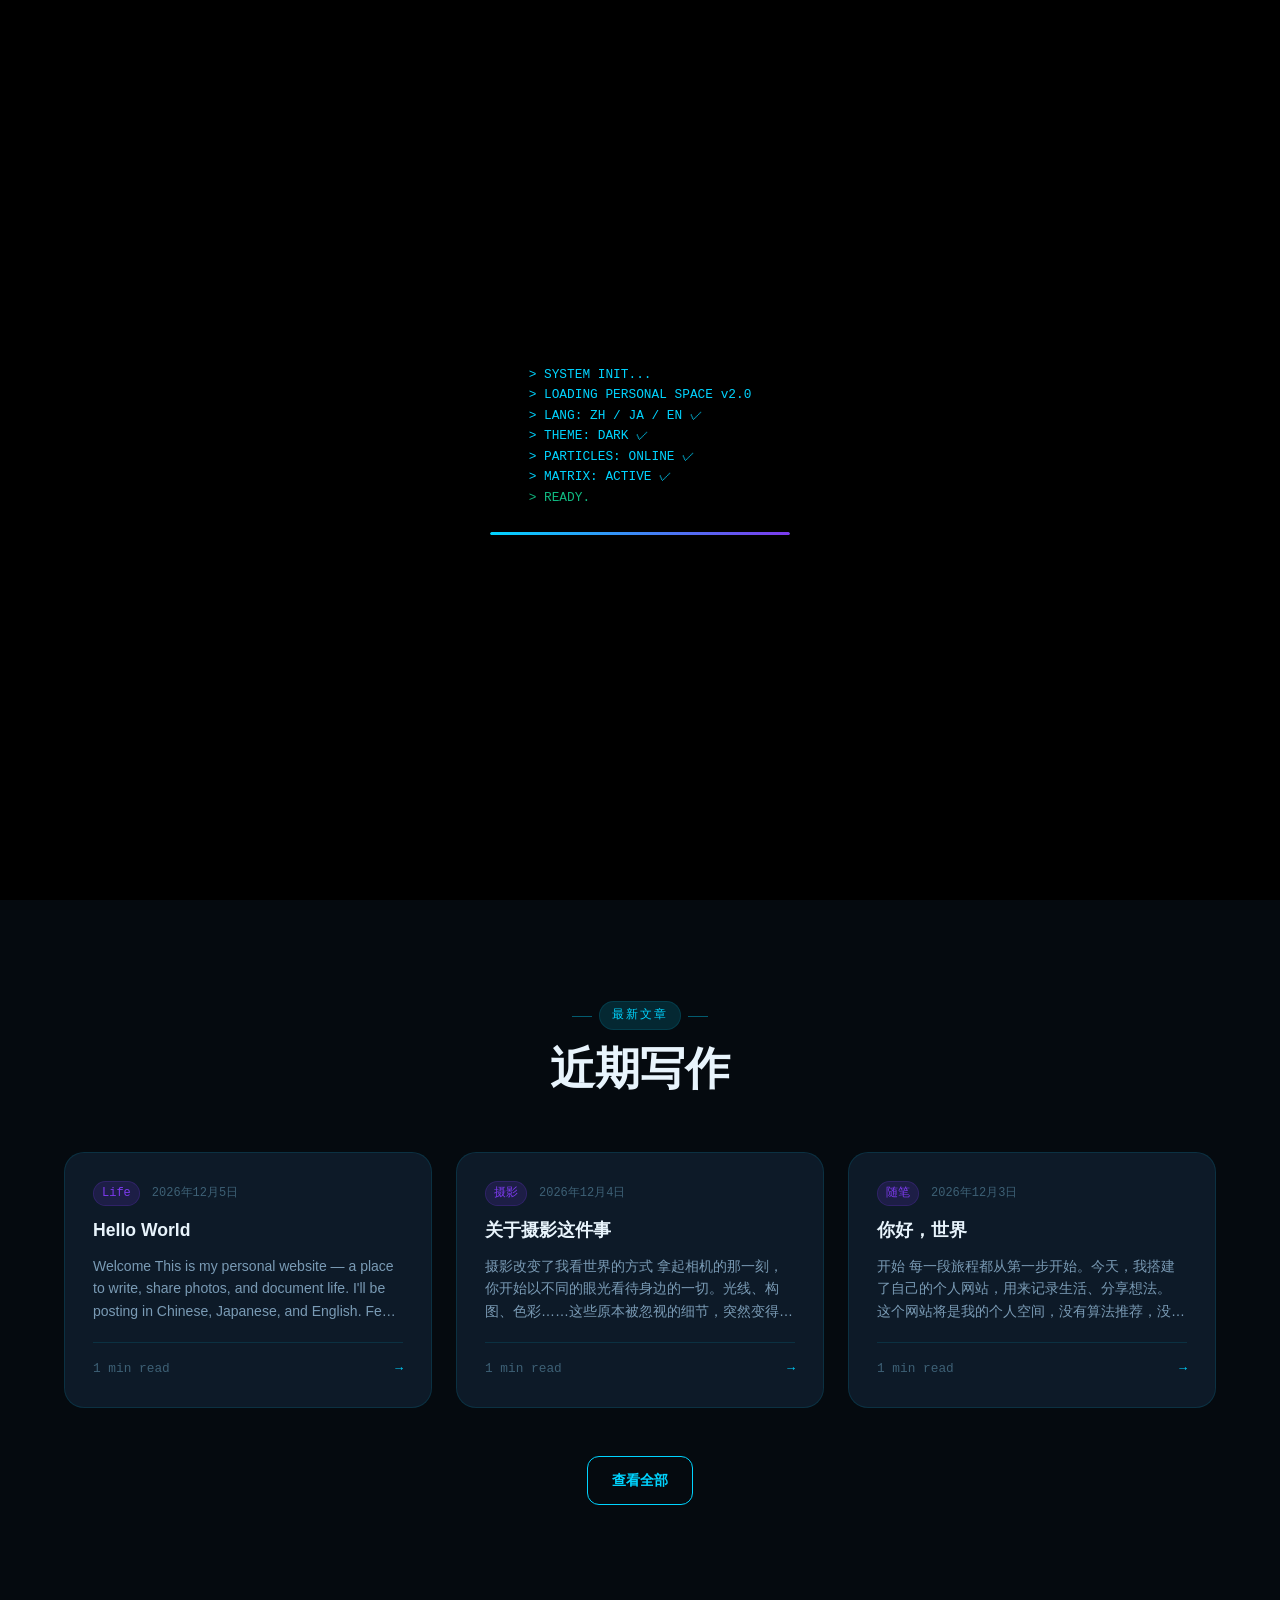
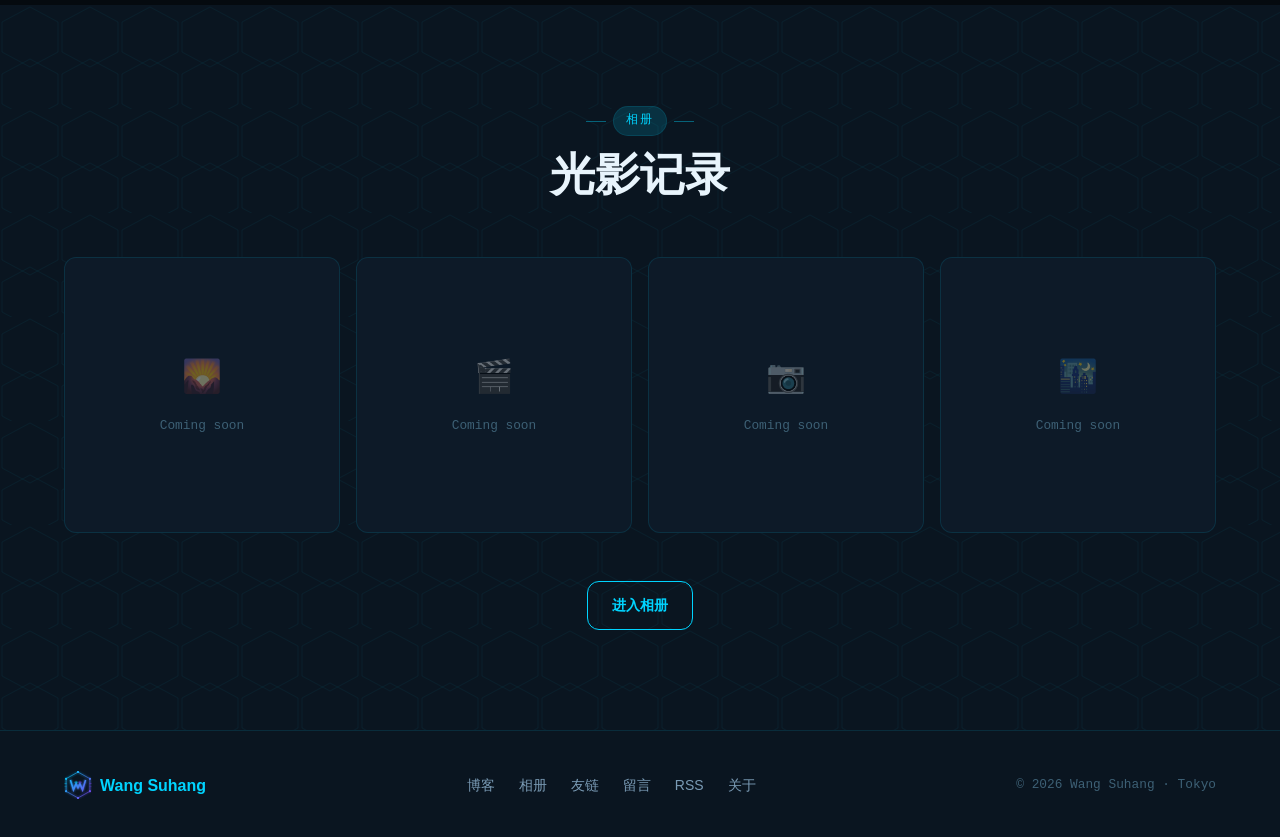
==== index.html @ 3ae5cc38 "Initial commit" ====
<!DOCTYPE html>
<html lang="zh-CN" data-theme="dark">
<head>
  <meta charset="UTF-8">
  <meta name="viewport" content="width=device-width, initial-scale=1.0">
  <title>Wang Suhang — Personal Space</title>
  <meta name="description" content="Wang Suhang's personal website - Blog, Gallery, and more">
  <link rel="stylesheet" href="css/main.css">
  <link rel="stylesheet" href="css/tech.css?v=2">
  <link rel="alternate" type="application/rss+xml" title="Wang Suhang's Blog" href="/feed.html">
  <link rel="icon" href="data:image/svg+xml,<svg xmlns='http://www.w3.org/2000/svg' viewBox='0 0 100 100'><text y='.9em' font-size='90'>⬡</text></svg>">
</head>
<body class="index-page">
  <!-- Matrix rain canvas (behind particles) -->
  <canvas id="matrix" aria-hidden="true"></canvas>
  <!-- Particle canvas -->
  <canvas id="particles" aria-hidden="true"></canvas>
  <!-- Side data streams -->
  <div class="data-stream data-stream-left" aria-hidden="true"></div>
  <div class="data-stream data-stream-right" aria-hidden="true"></div>

  <!-- Navigation -->
  <nav class="nav" id="nav">
    <div class="nav-inner">
      <a href="index.html" class="nav-logo">
        <span class="logo-hex">⬡</span>
        <span class="logo-text">WSH</span>
      </a>
      <ul class="nav-links">
        <li><a href="index.html" class="nav-link active" data-i18n="nav.home">首页</a></li>
        <li><a href="blog.html" class="nav-link" data-i18n="nav.blog">博客</a></li>
        <li><a href="gallery.html" class="nav-link" data-i18n="nav.gallery">相册</a></li>
        <li><a href="friends.html" class="nav-link">友链</a></li>
        <li><a href="guestbook.html" class="nav-link">留言</a></li>
        <li><a href="about.html" class="nav-link" data-i18n="nav.about">关于</a></li>
      </ul>
      <div class="nav-controls">
        <div class="lang-switcher" id="langSwitcher">
          <button class="lang-btn active" data-lang="zh">中</button>
          <button class="lang-btn" data-lang="ja">日</button>
          <button class="lang-btn" data-lang="en">EN</button>
        </div>
        <button class="theme-toggle" id="themeToggle" aria-label="Toggle theme">
          <span class="theme-icon">◐</span>
        </button>
        <button class="menu-toggle" id="menuToggle" aria-label="Menu">
          <span></span><span></span><span></span>
        </button>
      </div>
    </div>
    <div class="mobile-menu" id="mobileMenu">
      <a href="index.html" class="mobile-link" data-i18n="nav.home">首页</a>
      <a href="blog.html" class="mobile-link" data-i18n="nav.blog">博客</a>
      <a href="gallery.html" class="mobile-link" data-i18n="nav.gallery">相册</a>
      <a href="friends.html" class="mobile-link">友链</a>
      <a href="guestbook.html" class="mobile-link">留言</a>
      <a href="about.html" class="mobile-link" data-i18n="nav.about">关于</a>
    </div>
  </nav>

  <!-- Hero Section -->
  <section class="hero">
    <div class="hero-grid" aria-hidden="true"></div>
    <div class="hero-content">
      <div class="hero-badge">
        <span class="badge-dot"></span>
        <span data-i18n="hero.badge">在线中</span>
        <span style="margin-left:6px;opacity:0.5;">·</span>
        <span style="margin-left:6px;font-size:0.7rem;opacity:0.7;">Tokyo, Japan</span>
      </div>
      <h1 class="hero-title">
        <span class="title-line" data-i18n="hero.greeting">你好，我是</span>
        <span class="title-name glitch" data-i18n="hero.name" data-text="王苏杭">王苏杭</span>
      </h1>
      <p class="hero-subtitle typing-text" data-i18n="hero.subtitle">探索者 · 创作者 · 记录者</p>
      <div class="hero-actions">
        <a href="blog.html" class="btn btn-primary">
          <span data-i18n="hero.readBlog">阅读博客</span>
          <svg viewBox="0 0 24 24" fill="none" stroke="currentColor" stroke-width="2"><path d="M5 12h14M12 5l7 7-7 7"/></svg>
        </a>
        <a href="about.html" class="btn btn-ghost">
          <span data-i18n="hero.aboutMe">关于我</span>
        </a>
      </div>

      <!-- Floating tech tags -->
      <div style="display:flex;gap:8px;justify-content:center;flex-wrap:wrap;margin-top:32px;">
        <span style="padding:4px 12px;border:1px solid rgba(0,212,255,0.2);border-radius:999px;font-size:0.7rem;font-family:var(--font-mono);color:var(--text-muted);">ByteDance Japan</span>
        <span style="padding:4px 12px;border:1px solid rgba(124,58,237,0.2);border-radius:999px;font-size:0.7rem;font-family:var(--font-mono);color:var(--text-muted);">Solar PV ☀️</span>
        <span style="padding:4px 12px;border:1px solid rgba(0,212,255,0.2);border-radius:999px;font-size:0.7rem;font-family:var(--font-mono);color:var(--text-muted);">Photography 📷</span>
        <span style="padding:4px 12px;border:1px solid rgba(124,58,237,0.2);border-radius:999px;font-size:0.7rem;font-family:var(--font-mono);color:var(--text-muted);">Tokyo 🗼</span>
      </div>
    </div>
    <div class="hero-scroll" aria-label="Scroll down">
      <div class="scroll-line"></div>
      <span data-i18n="hero.scroll">向下滚动</span>
    </div>
  </section>

  <!-- Latest Posts -->
  <section class="section" id="latest">
    <div class="container">
      <div class="section-header">
        <div class="section-tag" data-i18n="section.latest">最新文章</div>
        <h2 class="section-title" data-i18n="section.latestTitle">近期写作</h2>
      </div>
      <div class="posts-grid" id="latestPosts"></div>
      <div class="section-footer">
        <a href="blog.html" class="btn btn-outline" data-i18n="section.viewAll">查看全部</a>
      </div>
    </div>
  </section>

  <!-- Gallery Preview -->
  <section class="section section-dark" id="gallery-preview">
    <div class="container">
      <div class="section-header">
        <div class="section-tag" data-i18n="section.gallery">相册</div>
        <h2 class="section-title" data-i18n="section.galleryTitle">光影记录</h2>
      </div>
      <div class="gallery-grid" id="galleryPreview"></div>
      <div class="section-footer">
        <a href="gallery.html" class="btn btn-outline" data-i18n="section.viewGallery">进入相册</a>
      </div>
    </div>
  </section>

  <!-- Footer -->
  <footer class="footer">
    <div class="container">
      <div class="footer-inner">
        <div class="footer-brand">
          <span class="logo-hex">⬡</span>
          <span class="footer-name">Wang Suhang</span>
        </div>
        <div class="footer-links">
          <a href="blog.html" data-i18n="nav.blog">博客</a>
          <a href="gallery.html" data-i18n="nav.gallery">相册</a>
          <a href="friends.html">友链</a>
          <a href="guestbook.html">留言</a>
          <a href="feed.html">RSS</a>
          <a href="about.html" data-i18n="nav.about">关于</a>
        </div>
        <div class="footer-copy">© 2026 Wang Suhang · Tokyo</div>
      </div>
    </div>
  </footer>

  <script src="js/i18n.js"></script>
  <script src="js/theme.js"></script>
  <script src="js/matrix.js?v=3"></script>
  <script src="js/particles.js"></script>
  <script src="js/demo-data.js"></script>
  <script src="js/video.js"></script>
  <script src="js/main.js"></script>
  <script src="js/effects.js"></script>
  <script src="js/logo.js"></script>
  <script src="js/fx-panel.js"></script>
  <script src="js/bg-switcher.js"></script>
</body>
</html>
---- css/main.css ----
/* ============================================
   DESIGN TOKENS
   ============================================ */
:root {
  /* Colors - Dark Theme */
  --bg-primary: #050a0f;
  --bg-secondary: #0a1520;
  --bg-card: #0d1a28;
  --bg-card-hover: #122030;

  --accent: #00d4ff;
  --accent-dim: rgba(0, 212, 255, 0.15);
  --accent-glow: rgba(0, 212, 255, 0.4);
  --accent2: #7c3aed;
  --accent2-dim: rgba(124, 58, 237, 0.15);

  --text-primary: #e8f4fc;
  --text-secondary: #7a9bb5;
  --text-muted: #3d6075;

  --border: rgba(0, 212, 255, 0.12);
  --border-hover: rgba(0, 212, 255, 0.35);

  --shadow-card: 0 4px 24px rgba(0, 0, 0, 0.4);
  --shadow-glow: 0 0 30px rgba(0, 212, 255, 0.15);

  /* Typography */
  --font-sans: -apple-system, BlinkMacSystemFont, 'PingFang SC', 'Noto Sans SC', 'Hiragino Kaku Gothic ProN', 'Yu Gothic', 'Microsoft YaHei', sans-serif;
  --font-mono: 'SF Mono', 'Cascadia Code', 'Consolas', 'Source Code Pro', monospace;

  /* Sizes */
  --nav-height: 64px;
  --radius: 12px;
  --radius-sm: 8px;
  --radius-lg: 20px;

  /* Transitions */
  --transition: 0.25s cubic-bezier(0.4, 0, 0.2, 1);
  --transition-slow: 0.5s cubic-bezier(0.4, 0, 0.2, 1);
}

/* Light Theme */
[data-theme="light"] {
  --bg-primary: #f0f4f8;
  --bg-secondary: #e2eaf2;
  --bg-card: #ffffff;
  --bg-card-hover: #f7fafc;

  --accent: #0077aa;
  --accent-dim: rgba(0, 119, 170, 0.1);
  --accent-glow: rgba(0, 119, 170, 0.25);
  --accent2: #6d28d9;
  --accent2-dim: rgba(109, 40, 217, 0.1);

  --text-primary: #0f1923;
  --text-secondary: #4a6280;
  --text-muted: #8aa0b8;

  --border: rgba(0, 119, 170, 0.15);
  --border-hover: rgba(0, 119, 170, 0.4);

  --shadow-card: 0 4px 20px rgba(0, 0, 0, 0.08);
  --shadow-glow: 0 0 24px rgba(0, 119, 170, 0.1);
}

/* ============================================
   RESET & BASE
   ============================================ */
*, *::before, *::after { box-sizing: border-box; margin: 0; padding: 0; }

html { scroll-behavior: smooth; font-size: 16px; }

body {
  font-family: var(--font-sans);
  background: var(--bg-primary);
  color: var(--text-primary);
  line-height: 1.6;
  overflow-x: hidden;
  transition: background var(--transition), color var(--transition);
}

a { color: inherit; text-decoration: none; }
img { display: block; max-width: 100%; }
button { cursor: pointer; border: none; background: none; font-family: inherit; }
ul { list-style: none; }

/* Scrollbar */
::-webkit-scrollbar { width: 6px; }
::-webkit-scrollbar-track { background: var(--bg-secondary); }
::-webkit-scrollbar-thumb { background: var(--accent-dim); border-radius: 3px; }
::-webkit-scrollbar-thumb:hover { background: var(--accent); }

/* ============================================
   CANVAS PARTICLES
   ============================================ */
#particles {
  position: fixed;
  inset: 0;
  z-index: 0;
  pointer-events: none;
  opacity: 0.6;
}

/* ============================================
   NAVIGATION
   ============================================ */
.nav {
  position: fixed;
  top: 0; left: 0; right: 0;
  z-index: 100;
  height: var(--nav-height);
  background: rgba(5, 10, 15, 0.75);
  backdrop-filter: blur(20px);
  -webkit-backdrop-filter: blur(20px);
  border-bottom: 1px solid var(--border);
  transition: background var(--transition), border-color var(--transition);
}

[data-theme="light"] .nav {
  background: rgba(240, 244, 248, 0.85);
}

.nav.scrolled {
  background: rgba(5, 10, 15, 0.95);
  border-color: var(--border-hover);
}

[data-theme="light"] .nav.scrolled {
  background: rgba(240, 244, 248, 0.97);
}

.nav-inner {
  max-width: 1200px;
  margin: 0 auto;
  padding: 0 24px;
  height: 100%;
  display: flex;
  align-items: center;
  gap: 32px;
}

.nav-logo {
  display: flex;
  align-items: center;
  gap: 8px;
  font-weight: 700;
  font-size: 1.1rem;
  color: var(--accent);
  letter-spacing: 0.05em;
  flex-shrink: 0;
}

.logo-hex {
  font-size: 1.4rem;
  filter: drop-shadow(0 0 8px var(--accent-glow));
  animation: hexRotate 8s linear infinite;
}

@keyframes hexRotate {
  from { transform: rotate(0deg); }
  to { transform: rotate(360deg); }
}

.nav-links {
  display: flex;
  gap: 4px;
  flex: 1;
}

.nav-link {
  padding: 6px 14px;
  border-radius: var(--radius-sm);
  font-size: 0.9rem;
  color: var(--text-secondary);
  transition: color var(--transition), background var(--transition);
  position: relative;
}

.nav-link:hover, .nav-link.active {
  color: var(--accent);
  background: var(--accent-dim);
}

.nav-controls {
  display: flex;
  align-items: center;
  gap: 8px;
  margin-left: auto;
}

/* Language Switcher */
.lang-switcher {
  display: flex;
  background: var(--bg-secondary);
  border: 1px solid var(--border);
  border-radius: 999px;
  padding: 3px;
  gap: 2px;
}

.lang-btn {
  padding: 4px 10px;
  border-radius: 999px;
  font-size: 0.75rem;
  font-weight: 600;
  color: var(--text-muted);
  transition: all var(--transition);
  letter-spacing: 0.05em;
}

.lang-btn:hover { color: var(--text-secondary); }

.lang-btn.active {
  background: var(--accent);
  color: #fff;
  box-shadow: 0 0 12px var(--accent-glow);
}

/* Theme Toggle */
.theme-toggle {
  width: 36px;
  height: 36px;
  border-radius: 50%;
  display: flex;
  align-items: center;
  justify-content: center;
  background: var(--bg-secondary);
  border: 1px solid var(--border);
  color: var(--accent);
  font-size: 1.1rem;
  transition: all var(--transition);
}

.theme-toggle:hover {
  border-color: var(--accent);
  box-shadow: 0 0 12px var(--accent-glow);
}

/* Mobile Menu Button */
.menu-toggle {
  display: none;
  flex-direction: column;
  gap: 5px;
  width: 36px;
  height: 36px;
  align-items: center;
  justify-content: center;
  border-radius: var(--radius-sm);
  background: var(--bg-secondary);
  border: 1px solid var(--border);
}

.menu-toggle span {
  display: block;
  width: 18px;
  height: 1.5px;
  background: var(--text-primary);
  border-radius: 2px;
  transition: all var(--transition);
}

/* Mobile Menu */
.mobile-menu {
  display: none;
  flex-direction: column;
  padding: 16px 24px;
  border-top: 1px solid var(--border);
  background: var(--bg-primary);
  gap: 4px;
}

.mobile-menu.open { display: flex; }

.mobile-link {
  padding: 10px 14px;
  border-radius: var(--radius-sm);
  color: var(--text-secondary);
  font-size: 0.95rem;
  transition: all var(--transition);
}

.mobile-link:hover { color: var(--accent); background: var(--accent-dim); }

/* ============================================
   HERO
   ============================================ */
.hero {
  position: relative;
  min-height: 100vh;
  display: flex;
  align-items: center;
  justify-content: center;
  padding: var(--nav-height) 24px 80px;
  overflow: hidden;
}

/* Animated grid */
.hero-grid {
  position: absolute;
  inset: 0;
  background-image:
    linear-gradient(var(--border) 1px, transparent 1px),
    linear-gradient(90deg, var(--border) 1px, transparent 1px);
  background-size: 60px 60px;
  mask-image: radial-gradient(ellipse 80% 70% at 50% 50%, black 30%, transparent 100%);
  animation: gridScroll 20s linear infinite;
}

@keyframes gridScroll {
  from { transform: translateY(0); }
  to { transform: translateY(60px); }
}

.hero-content {
  position: relative;
  z-index: 1;
  text-align: center;
  max-width: 800px;
}

.hero-badge {
  display: inline-flex;
  align-items: center;
  gap: 8px;
  padding: 6px 16px;
  border-radius: 999px;
  border: 1px solid var(--border);
  background: var(--accent-dim);
  font-size: 0.8rem;
  font-family: var(--font-mono);
  color: var(--accent);
  margin-bottom: 32px;
  letter-spacing: 0.05em;
}

.badge-dot {
  width: 7px;
  height: 7px;
  border-radius: 50%;
  background: var(--accent);
  box-shadow: 0 0 8px var(--accent);
  animation: pulse 2s ease-in-out infinite;
}

@keyframes pulse {
  0%, 100% { opacity: 1; transform: scale(1); }
  50% { opacity: 0.6; transform: scale(0.85); }
}

.hero-title {
  font-size: clamp(2.5rem, 6vw, 4.5rem);
  font-weight: 800;
  line-height: 1.1;
  margin-bottom: 24px;
  display: flex;
  flex-direction: column;
  gap: 8px;
}

.title-line {
  font-size: 0.5em;
  color: var(--text-secondary);
  font-weight: 400;
  letter-spacing: 0.1em;
}

.title-name {
  background: linear-gradient(135deg, var(--accent) 0%, var(--accent2) 100%);
  -webkit-background-clip: text;
  -webkit-text-fill-color: transparent;
  background-clip: text;
  filter: drop-shadow(0 0 30px var(--accent-glow));
}

/* Glitch effect */
.glitch {
  position: relative;
}

.glitch::before, .glitch::after {
  content: attr(data-text);
  position: absolute;
  top: 0; left: 0;
  background: linear-gradient(135deg, var(--accent) 0%, var(--accent2) 100%);
  -webkit-background-clip: text;
  -webkit-text-fill-color: transparent;
  background-clip: text;
}

.glitch::before {
  animation: glitch1 4s infinite;
  clip-path: polygon(0 20%, 100% 20%, 100% 40%, 0 40%);
}

.glitch::after {
  animation: glitch2 4s infinite;
  clip-path: polygon(0 60%, 100% 60%, 100% 80%, 0 80%);
}

@keyframes glitch1 {
  0%, 90%, 100% { transform: translate(0); opacity: 0; }
  92% { transform: translate(-3px, 1px); opacity: 0.7; }
  94% { transform: translate(3px, -1px); opacity: 0.7; }
  96% { transform: translate(0); opacity: 0; }
}

@keyframes glitch2 {
  0%, 93%, 100% { transform: translate(0); opacity: 0; }
  95% { transform: translate(3px, 2px); opacity: 0.5; }
  97% { transform: translate(-3px, -2px); opacity: 0.5; }
  99% { transform: translate(0); opacity: 0; }
}

.hero-subtitle {
  font-size: clamp(1rem, 2.5vw, 1.25rem);
  color: var(--text-secondary);
  margin-bottom: 40px;
  font-family: var(--font-mono);
  letter-spacing: 0.05em;
}

.hero-actions {
  display: flex;
  gap: 16px;
  justify-content: center;
  flex-wrap: wrap;
}

.hero-scroll {
  position: absolute;
  bottom: 32px;
  left: 50%;
  transform: translateX(-50%);
  display: flex;
  flex-direction: column;
  align-items: center;
  gap: 8px;
  color: var(--text-muted);
  font-size: 0.7rem;
  font-family: var(--font-mono);
  letter-spacing: 0.1em;
  text-transform: uppercase;
  animation: scrollBounce 2s ease-in-out infinite;
}

.scroll-line {
  width: 1px;
  height: 40px;
  background: linear-gradient(to bottom, transparent, var(--accent));
}

@keyframes scrollBounce {
  0%, 100% { transform: translateX(-50%) translateY(0); }
  50% { transform: translateX(-50%) translateY(8px); }
}

/* ============================================
   BUTTONS
   ============================================ */
.btn {
  display: inline-flex;
  align-items: center;
  gap: 8px;
  padding: 12px 24px;
  border-radius: var(--radius);
  font-size: 0.9rem;
  font-weight: 600;
  transition: all var(--transition);
  cursor: pointer;
  border: 1px solid transparent;
  position: relative;
  overflow: hidden;
}

.btn svg { width: 16px; height: 16px; transition: transform var(--transition); }
.btn:hover svg { transform: translateX(3px); }

.btn-primary {
  background: linear-gradient(135deg, var(--accent), var(--accent2));
  color: #fff;
  box-shadow: 0 4px 20px var(--accent-glow);
}

.btn-primary:hover {
  box-shadow: 0 6px 30px var(--accent-glow), 0 0 0 1px var(--accent);
  transform: translateY(-1px);
}

.btn-ghost {
  background: transparent;
  color: var(--text-secondary);
  border-color: var(--border);
}

.btn-ghost:hover {
  color: var(--accent);
  border-color: var(--accent);
  background: var(--accent-dim);
}

.btn-outline {
  background: transparent;
  color: var(--accent);
  border-color: var(--accent);
}

.btn-outline:hover {
  background: var(--accent-dim);
  box-shadow: 0 0 16px var(--accent-glow);
}

/* ============================================
   SECTIONS
   ============================================ */
.section {
  position: relative;
  z-index: 1;
  padding: 100px 0;
}

.section-dark {
  background: var(--bg-secondary);
}

.container {
  max-width: 1200px;
  margin: 0 auto;
  padding: 0 24px;
}

.section-header {
  text-align: center;
  margin-bottom: 56px;
}

.section-tag {
  display: inline-block;
  font-family: var(--font-mono);
  font-size: 0.75rem;
  color: var(--accent);
  letter-spacing: 0.15em;
  text-transform: uppercase;
  margin-bottom: 12px;
  padding: 4px 12px;
  border: 1px solid var(--border);
  border-radius: 999px;
  background: var(--accent-dim);
}

.section-title {
  font-size: clamp(1.8rem, 4vw, 2.8rem);
  font-weight: 700;
  line-height: 1.2;
}

.section-footer {
  text-align: center;
  margin-top: 48px;
}

/* ============================================
   POSTS GRID
   ============================================ */
.posts-grid {
  display: grid;
  grid-template-columns: repeat(auto-fill, minmax(320px, 1fr));
  gap: 24px;
}

.post-card {
  background: var(--bg-card);
  border: 1px solid var(--border);
  border-radius: var(--radius-lg);
  padding: 28px;
  transition: all var(--transition);
  cursor: pointer;
  display: flex;
  flex-direction: column;
  gap: 12px;
  position: relative;
  overflow: hidden;
}

.post-card::before {
  content: '';
  position: absolute;
  top: 0; left: 0; right: 0;
  height: 2px;
  background: linear-gradient(90deg, var(--accent), var(--accent2));
  transform: scaleX(0);
  transition: transform var(--transition);
}

.post-card:hover {
  border-color: var(--border-hover);
  transform: translateY(-4px);
  box-shadow: var(--shadow-card), var(--shadow-glow);
}

.post-card:hover::before { transform: scaleX(1); }

.post-meta {
  display: flex;
  align-items: center;
  gap: 12px;
  font-size: 0.75rem;
  font-family: var(--font-mono);
  color: var(--text-muted);
}

.post-tag {
  padding: 2px 8px;
  border-radius: 999px;
  background: var(--accent2-dim);
  color: var(--accent2);
  border: 1px solid rgba(124, 58, 237, 0.2);
}

[data-theme="light"] .post-tag {
  background: rgba(109, 40, 217, 0.08);
}

.post-title {
  font-size: 1.1rem;
  font-weight: 600;
  line-height: 1.4;
  color: var(--text-primary);
}

.post-excerpt {
  font-size: 0.875rem;
  color: var(--text-secondary);
  line-height: 1.6;
  flex: 1;
  display: -webkit-box;
  -webkit-line-clamp: 3;
  -webkit-box-orient: vertical;
  overflow: hidden;
}

.post-footer {
  display: flex;
  align-items: center;
  justify-content: space-between;
  margin-top: 8px;
  padding-top: 16px;
  border-top: 1px solid var(--border);
  font-size: 0.8rem;
  color: var(--text-muted);
  font-family: var(--font-mono);
}

.post-read {
  color: var(--accent);
  display: flex;
  align-items: center;
  gap: 4px;
}

/* ============================================
   GALLERY GRID
   ============================================ */
.gallery-grid {
  display: grid;
  grid-template-columns: repeat(auto-fill, minmax(240px, 1fr));
  gap: 16px;
}

.gallery-item {
  aspect-ratio: 1;
  border-radius: var(--radius);
  overflow: hidden;
  background: var(--bg-card);
  border: 1px solid var(--border);
  position: relative;
  cursor: pointer;
  transition: all var(--transition);
}

.gallery-item:hover {
  transform: scale(1.02);
  box-shadow: var(--shadow-card);
  border-color: var(--border-hover);
}

.gallery-item img, .gallery-item video {
  width: 100%;
  height: 100%;
  object-fit: cover;
  transition: transform var(--transition-slow);
}

.gallery-item:hover img, .gallery-item:hover video {
  transform: scale(1.05);
}

.gallery-overlay {
  position: absolute;
  inset: 0;
  background: linear-gradient(to top, rgba(5,10,15,0.8) 0%, transparent 60%);
  display: flex;
  align-items: flex-end;
  padding: 16px;
  opacity: 0;
  transition: opacity var(--transition);
}

.gallery-item:hover .gallery-overlay { opacity: 1; }

.gallery-caption {
  font-size: 0.8rem;
  color: rgba(255,255,255,0.9);
}

.gallery-placeholder {
  width: 100%;
  height: 100%;
  display: flex;
  flex-direction: column;
  align-items: center;
  justify-content: center;
  gap: 12px;
  color: var(--text-muted);
  font-size: 0.8rem;
  font-family: var(--font-mono);
}

.gallery-placeholder-icon {
  font-size: 2rem;
  opacity: 0.4;
}

/* ============================================
   FOOTER
   ============================================ */
.footer {
  position: relative;
  z-index: 1;
  background: var(--bg-secondary);
  border-top: 1px solid var(--border);
  padding: 40px 0;
}

.footer-inner {
  display: flex;
  align-items: center;
  justify-content: space-between;
  flex-wrap: wrap;
  gap: 16px;
}

.footer-brand {
  display: flex;
  align-items: center;
  gap: 8px;
  font-weight: 600;
  color: var(--accent);
}

.footer-links {
  display: flex;
  gap: 24px;
}

.footer-links a {
  font-size: 0.875rem;
  color: var(--text-secondary);
  transition: color var(--transition);
}

.footer-links a:hover { color: var(--accent); }

.footer-copy {
  font-size: 0.8rem;
  color: var(--text-muted);
  font-family: var(--font-mono);
}

/* ============================================
   PAGE HEADER (for inner pages)
   ============================================ */
.page-header {
  padding: calc(var(--nav-height) + 60px) 24px 60px;
  text-align: center;
  position: relative;
  overflow: hidden;
  border-bottom: 1px solid var(--border);
}

.page-header-bg {
  position: absolute;
  inset: 0;
  background:
    radial-gradient(ellipse 60% 100% at 50% 0%, var(--accent-dim) 0%, transparent 70%);
  pointer-events: none;
}

.page-header-content { position: relative; z-index: 1; }

.page-tag {
  display: inline-block;
  font-family: var(--font-mono);
  font-size: 0.75rem;
  color: var(--accent);
  letter-spacing: 0.15em;
  text-transform: uppercase;
  margin-bottom: 16px;
}

.page-title {
  font-size: clamp(2rem, 5vw, 3.5rem);
  font-weight: 800;
  margin-bottom: 12px;
}

.page-subtitle {
  font-size: 1rem;
  color: var(--text-secondary);
}

/* ============================================
   BLOG PAGE
   ============================================ */
.blog-controls {
  display: flex;
  align-items: center;
  justify-content: space-between;
  margin-bottom: 32px;
  gap: 16px;
  flex-wrap: wrap;
}

.search-box {
  display: flex;
  align-items: center;
  gap: 10px;
  background: var(--bg-card);
  border: 1px solid var(--border);
  border-radius: var(--radius);
  padding: 10px 16px;
  flex: 1;
  max-width: 400px;
  transition: border-color var(--transition);
}

.search-box:focus-within {
  border-color: var(--accent);
  box-shadow: 0 0 0 3px var(--accent-dim);
}

.search-box input {
  background: none;
  border: none;
  outline: none;
  color: var(--text-primary);
  font-family: var(--font-sans);
  font-size: 0.9rem;
  width: 100%;
}

.search-box input::placeholder { color: var(--text-muted); }

.search-icon { color: var(--text-muted); font-size: 0.9rem; }

.tag-filters {
  display: flex;
  gap: 8px;
  flex-wrap: wrap;
}

.tag-filter {
  padding: 6px 14px;
  border-radius: 999px;
  font-size: 0.8rem;
  border: 1px solid var(--border);
  background: var(--bg-card);
  color: var(--text-secondary);
  cursor: pointer;
  transition: all var(--transition);
}

.tag-filter:hover, .tag-filter.active {
  border-color: var(--accent);
  color: var(--accent);
  background: var(--accent-dim);
}

/* Admin Button */
.admin-fab {
  position: fixed;
  bottom: 32px;
  right: 32px;
  z-index: 50;
  width: 56px;
  height: 56px;
  border-radius: 50%;
  background: linear-gradient(135deg, var(--accent), var(--accent2));
  color: #fff;
  font-size: 1.5rem;
  display: flex;
  align-items: center;
  justify-content: center;
  box-shadow: 0 4px 20px var(--accent-glow);
  transition: all var(--transition);
  cursor: pointer;
  border: none;
}

.admin-fab:hover {
  transform: scale(1.1);
  box-shadow: 0 6px 30px var(--accent-glow);
}

/* ============================================
   BLOG POST DETAIL
   ============================================ */
.post-detail {
  max-width: 760px;
  margin: 0 auto;
  padding: 60px 24px 100px;
}

.post-detail-header {
  margin-bottom: 48px;
}

.post-detail-meta {
  display: flex;
  align-items: center;
  gap: 16px;
  margin-bottom: 20px;
  font-size: 0.8rem;
  font-family: var(--font-mono);
  color: var(--text-muted);
  flex-wrap: wrap;
}

.post-detail-title {
  font-size: clamp(1.8rem, 4vw, 2.8rem);
  font-weight: 800;
  line-height: 1.2;
  margin-bottom: 16px;
}

.post-detail-subtitle {
  font-size: 1.05rem;
  color: var(--text-secondary);
  line-height: 1.6;
}

.post-detail-divider {
  height: 1px;
  background: var(--border);
  margin: 32px 0;
}

/* Prose styles */
.prose {
  color: var(--text-primary);
  line-height: 1.8;
  font-size: 1rem;
}

.prose h1, .prose h2, .prose h3, .prose h4 {
  font-weight: 700;
  line-height: 1.3;
  margin: 2em 0 0.75em;
}

.prose h2 { font-size: 1.5rem; color: var(--accent); }
.prose h3 { font-size: 1.2rem; }

.prose p { margin: 0 0 1.25em; }

.prose a {
  color: var(--accent);
  border-bottom: 1px solid var(--accent-dim);
  transition: border-color var(--transition);
}

.prose a:hover { border-color: var(--accent); }

.prose code {
  font-family: var(--font-mono);
  font-size: 0.85em;
  background: var(--bg-card);
  color: var(--accent);
  padding: 2px 6px;
  border-radius: 4px;
  border: 1px solid var(--border);
}

.prose pre {
  background: var(--bg-card);
  border: 1px solid var(--border);
  border-radius: var(--radius);
  padding: 20px;
  overflow-x: auto;
  margin: 1.5em 0;
}

.prose pre code {
  background: none;
  border: none;
  padding: 0;
  font-size: 0.875rem;
  color: var(--text-primary);
}

.prose blockquote {
  border-left: 3px solid var(--accent);
  padding-left: 20px;
  color: var(--text-secondary);
  font-style: italic;
  margin: 1.5em 0;
}

.prose ul, .prose ol {
  padding-left: 1.5em;
  margin: 1em 0;
}

.prose li { margin: 0.4em 0; }
.prose ul li { list-style: disc; }
.prose ol li { list-style: decimal; }

.prose img {
  border-radius: var(--radius);
  margin: 1.5em 0;
  max-width: 100%;
  border: 1px solid var(--border);
}

.prose hr {
  border: none;
  border-top: 1px solid var(--border);
  margin: 2em 0;
}

/* Share Buttons */
.share-section {
  margin-top: 60px;
  padding-top: 32px;
  border-top: 1px solid var(--border);
}

.share-label {
  font-size: 0.85rem;
  font-family: var(--font-mono);
  color: var(--text-muted);
  letter-spacing: 0.1em;
  text-transform: uppercase;
  margin-bottom: 16px;
}

.share-buttons {
  display: flex;
  gap: 12px;
  flex-wrap: wrap;
}

.share-btn {
  display: flex;
  align-items: center;
  gap: 8px;
  padding: 9px 18px;
  border-radius: var(--radius);
  font-size: 0.85rem;
  font-weight: 500;
  border: 1px solid var(--border);
  background: var(--bg-card);
  color: var(--text-secondary);
  cursor: pointer;
  transition: all var(--transition);
}

.share-btn:hover {
  transform: translateY(-2px);
  box-shadow: 0 4px 12px rgba(0,0,0,0.2);
}

.share-btn.twitter:hover { border-color: #1da1f2; color: #1da1f2; background: rgba(29,161,242,0.08); }
.share-btn.weibo:hover { border-color: #e6162d; color: #e6162d; background: rgba(230,22,45,0.08); }
.share-btn.wechat:hover { border-color: #07c160; color: #07c160; background: rgba(7,193,96,0.08); }
.share-btn.linkedin:hover { border-color: #0077b5; color: #0077b5; background: rgba(0,119,181,0.08); }
.share-btn.copy:hover { border-color: var(--accent); color: var(--accent); background: var(--accent-dim); }

/* WeChat QR Popup */
.wechat-popup {
  position: fixed;
  inset: 0;
  z-index: 200;
  background: rgba(0,0,0,0.7);
  display: flex;
  align-items: center;
  justify-content: center;
  backdrop-filter: blur(8px);
}

.wechat-popup.hidden { display: none; }

.wechat-popup-inner {
  background: var(--bg-card);
  border: 1px solid var(--border);
  border-radius: var(--radius-lg);
  padding: 32px;
  text-align: center;
  max-width: 300px;
}

.wechat-qr {
  width: 200px;
  height: 200px;
  margin: 0 auto 16px;
  background: #fff;
  border-radius: var(--radius);
  display: flex;
  align-items: center;
  justify-content: center;
  font-size: 0.8rem;
  color: #333;
  padding: 8px;
}

/* ============================================
   ABOUT PAGE
   ============================================ */
.about-grid {
  display: grid;
  grid-template-columns: 1fr 1fr;
  gap: 60px;
  align-items: start;
}

.about-avatar {
  position: relative;
  width: 280px;
}

.avatar-frame {
  position: relative;
  width: 220px;
  height: 220px;
  border-radius: var(--radius-lg);
  overflow: hidden;
  border: 2px solid var(--border);
  background: var(--bg-card);
  display: flex;
  align-items: center;
  justify-content: center;
  font-size: 5rem;
}

.avatar-glow {
  position: absolute;
  inset: -2px;
  border-radius: calc(var(--radius-lg) + 2px);
  background: linear-gradient(135deg, var(--accent), var(--accent2));
  z-index: -1;
  opacity: 0.5;
  filter: blur(12px);
}

.about-info { padding-top: 8px; }

.about-name {
  font-size: 2rem;
  font-weight: 800;
  margin-bottom: 8px;
}

.about-tagline {
  font-family: var(--font-mono);
  color: var(--accent);
  font-size: 0.9rem;
  margin-bottom: 20px;
  letter-spacing: 0.05em;
}

.about-bio {
  color: var(--text-secondary);
  line-height: 1.8;
  margin-bottom: 32px;
}

.about-stats {
  display: flex;
  gap: 32px;
  margin-bottom: 32px;
}

.stat-item { text-align: center; }

.stat-num {
  font-size: 1.8rem;
  font-weight: 800;
  color: var(--accent);
  font-family: var(--font-mono);
  display: block;
  line-height: 1;
}

.stat-label {
  font-size: 0.75rem;
  color: var(--text-muted);
  text-transform: uppercase;
  letter-spacing: 0.08em;
  margin-top: 4px;
}

.social-links {
  display: flex;
  gap: 12px;
  flex-wrap: wrap;
}

.social-link {
  display: flex;
  align-items: center;
  gap: 8px;
  padding: 8px 16px;
  border-radius: var(--radius);
  border: 1px solid var(--border);
  background: var(--bg-card);
  color: var(--text-secondary);
  font-size: 0.85rem;
  transition: all var(--transition);
}

.social-link:hover {
  border-color: var(--accent);
  color: var(--accent);
  background: var(--accent-dim);
}

/* Skills */
.skills-section { margin-top: 80px; }

.skills-grid {
  display: grid;
  grid-template-columns: repeat(auto-fill, minmax(200px, 1fr));
  gap: 16px;
  margin-top: 32px;
}

.skill-card {
  background: var(--bg-card);
  border: 1px solid var(--border);
  border-radius: var(--radius);
  padding: 20px;
  text-align: center;
  transition: all var(--transition);
}

.skill-card:hover {
  border-color: var(--accent);
  box-shadow: var(--shadow-glow);
  transform: translateY(-2px);
}

.skill-icon { font-size: 1.8rem; margin-bottom: 8px; }
.skill-name { font-size: 0.85rem; font-weight: 600; margin-bottom: 6px; }

.skill-bar {
  height: 3px;
  background: var(--border);
  border-radius: 2px;
  overflow: hidden;
}

.skill-fill {
  height: 100%;
  background: linear-gradient(90deg, var(--accent), var(--accent2));
  border-radius: 2px;
  transform-origin: left;
  transform: scaleX(0);
  transition: transform 1s cubic-bezier(0.4, 0, 0.2, 1);
}

.skill-card.animate .skill-fill { transform: scaleX(1); }

/* ============================================
   GALLERY PAGE
   ============================================ */
.gallery-controls {
  display: flex;
  gap: 12px;
  margin-bottom: 32px;
  flex-wrap: wrap;
}

.gallery-filter {
  padding: 7px 18px;
  border-radius: 999px;
  font-size: 0.85rem;
  border: 1px solid var(--border);
  background: var(--bg-card);
  color: var(--text-secondary);
  cursor: pointer;
  transition: all var(--transition);
}

.gallery-filter:hover, .gallery-filter.active {
  border-color: var(--accent);
  color: var(--accent);
  background: var(--accent-dim);
}

.gallery-main {
  display: grid;
  grid-template-columns: repeat(auto-fill, minmax(280px, 1fr));
  gap: 20px;
}

/* Lightbox */
.lightbox {
  position: fixed;
  inset: 0;
  z-index: 200;
  background: rgba(0,0,0,0.92);
  display: flex;
  align-items: center;
  justify-content: center;
  backdrop-filter: blur(8px);
  padding: 24px;
}

.lightbox.hidden { display: none; }

.lightbox-content {
  position: relative;
  max-width: 90vw;
  max-height: 85vh;
}

.lightbox-content img, .lightbox-content video {
  max-width: 100%;
  max-height: 85vh;
  border-radius: var(--radius);
  object-fit: contain;
}

.lightbox-close {
  position: fixed;
  top: 20px;
  right: 20px;
  width: 40px;
  height: 40px;
  border-radius: 50%;
  background: var(--bg-card);
  border: 1px solid var(--border);
  color: var(--text-primary);
  font-size: 1.2rem;
  display: flex;
  align-items: center;
  justify-content: center;
  cursor: pointer;
  transition: all var(--transition);
}

.lightbox-close:hover {
  background: var(--accent);
  color: #fff;
}

/* ============================================
   ADMIN / EDITOR
   ============================================ */
.admin-layout {
  display: grid;
  grid-template-columns: 260px 1fr;
  min-height: calc(100vh - var(--nav-height));
  margin-top: var(--nav-height);
}

.admin-sidebar {
  background: var(--bg-secondary);
  border-right: 1px solid var(--border);
  padding: 24px 16px;
  position: sticky;
  top: var(--nav-height);
  height: calc(100vh - var(--nav-height));
  overflow-y: auto;
}

.admin-nav-title {
  font-size: 0.7rem;
  font-family: var(--font-mono);
  color: var(--text-muted);
  letter-spacing: 0.12em;
  text-transform: uppercase;
  padding: 0 12px;
  margin-bottom: 8px;
  margin-top: 20px;
}

.admin-nav-title:first-child { margin-top: 0; }

.admin-nav-link {
  display: flex;
  align-items: center;
  gap: 10px;
  padding: 9px 12px;
  border-radius: var(--radius-sm);
  color: var(--text-secondary);
  font-size: 0.875rem;
  cursor: pointer;
  transition: all var(--transition);
  border: none;
  background: none;
  width: 100%;
  text-align: left;
}

.admin-nav-link:hover, .admin-nav-link.active {
  color: var(--accent);
  background: var(--accent-dim);
}

.admin-main {
  padding: 32px;
  overflow-y: auto;
}

.admin-title {
  font-size: 1.5rem;
  font-weight: 700;
  margin-bottom: 24px;
}

/* Editor */
.editor-form {
  display: flex;
  flex-direction: column;
  gap: 20px;
  max-width: 800px;
}

.form-row {
  display: grid;
  grid-template-columns: 1fr 1fr;
  gap: 16px;
}

.form-group {
  display: flex;
  flex-direction: column;
  gap: 6px;
}

.form-label {
  font-size: 0.8rem;
  font-family: var(--font-mono);
  color: var(--text-secondary);
  letter-spacing: 0.05em;
  text-transform: uppercase;
}

.form-input, .form-select, .form-textarea {
  background: var(--bg-card);
  border: 1px solid var(--border);
  border-radius: var(--radius-sm);
  padding: 10px 14px;
  color: var(--text-primary);
  font-family: var(--font-sans);
  font-size: 0.9rem;
  transition: border-color var(--transition), box-shadow var(--transition);
  outline: none;
}

.form-input:focus, .form-select:focus, .form-textarea:focus {
  border-color: var(--accent);
  box-shadow: 0 0 0 3px var(--accent-dim);
}

.form-select option { background: var(--bg-card); }

.form-textarea {
  resize: vertical;
  min-height: 120px;
  font-family: var(--font-sans);
}

.editor-area {
  background: var(--bg-card);
  border: 1px solid var(--border);
  border-radius: var(--radius);
  overflow: hidden;
}

.editor-toolbar {
  display: flex;
  gap: 4px;
  padding: 8px 12px;
  border-bottom: 1px solid var(--border);
  background: var(--bg-secondary);
  flex-wrap: wrap;
}

.toolbar-btn {
  padding: 5px 10px;
  border-radius: var(--radius-sm);
  font-size: 0.8rem;
  font-family: var(--font-mono);
  color: var(--text-secondary);
  background: none;
  border: 1px solid transparent;
  cursor: pointer;
  transition: all var(--transition);
}

.toolbar-btn:hover {
  border-color: var(--border);
  color: var(--accent);
  background: var(--accent-dim);
}

.editor-content {
  min-height: 400px;
  padding: 20px;
  outline: none;
  line-height: 1.8;
  font-size: 0.95rem;
  color: var(--text-primary);
}

.editor-content:empty::before {
  content: attr(data-placeholder);
  color: var(--text-muted);
  pointer-events: none;
}

.editor-actions {
  display: flex;
  gap: 12px;
  padding: 12px;
  border-top: 1px solid var(--border);
  background: var(--bg-secondary);
}

/* Posts List in Admin */
.admin-posts-list {
  display: flex;
  flex-direction: column;
  gap: 12px;
}

.admin-post-item {
  display: flex;
  align-items: center;
  justify-content: space-between;
  padding: 16px 20px;
  background: var(--bg-card);
  border: 1px solid var(--border);
  border-radius: var(--radius);
  gap: 16px;
  transition: border-color var(--transition);
}

.admin-post-item:hover { border-color: var(--border-hover); }

.admin-post-info { flex: 1; }

.admin-post-title { font-weight: 600; margin-bottom: 4px; }

.admin-post-meta {
  font-size: 0.75rem;
  font-family: var(--font-mono);
  color: var(--text-muted);
}

.admin-post-actions {
  display: flex;
  gap: 8px;
}

.btn-sm {
  padding: 6px 12px;
  font-size: 0.8rem;
  border-radius: var(--radius-sm);
}

.btn-danger {
  border: 1px solid rgba(239, 68, 68, 0.3);
  color: #ef4444;
  background: rgba(239, 68, 68, 0.08);
  transition: all var(--transition);
}

.btn-danger:hover { background: rgba(239, 68, 68, 0.15); border-color: #ef4444; }

/* Toast */
.toast {
  position: fixed;
  bottom: 80px;
  right: 32px;
  z-index: 300;
  background: var(--bg-card);
  border: 1px solid var(--border);
  border-radius: var(--radius);
  padding: 12px 20px;
  font-size: 0.875rem;
  color: var(--text-primary);
  box-shadow: var(--shadow-card);
  transform: translateY(20px);
  opacity: 0;
  transition: all var(--transition);
  pointer-events: none;
}

.toast.show {
  transform: translateY(0);
  opacity: 1;
}

.toast.success { border-color: rgba(16, 185, 129, 0.4); color: #10b981; }
.toast.error { border-color: rgba(239, 68, 68, 0.4); color: #ef4444; }

/* ============================================
   ANIMATIONS
   ============================================ */
.fade-in {
  opacity: 0;
  transform: translateY(24px);
  transition: opacity 0.6s ease, transform 0.6s ease;
}

.fade-in.visible {
  opacity: 1;
  transform: translateY(0);
}

/* ============================================
   RESPONSIVE
   ============================================ */
@media (max-width: 768px) {
  .nav-links { display: none; }
  .menu-toggle { display: flex; }

  .hero-title { font-size: 2.2rem; }

  .posts-grid { grid-template-columns: 1fr; }

  .about-grid {
    grid-template-columns: 1fr;
    gap: 32px;
  }

  .about-avatar { margin: 0 auto; }

  .admin-layout { grid-template-columns: 1fr; }
  .admin-sidebar { display: none; }

  .form-row { grid-template-columns: 1fr; }

  .footer-inner { flex-direction: column; align-items: flex-start; }
}

@media (max-width: 480px) {
  .container { padding: 0 16px; }
  .hero-actions { flex-direction: column; align-items: center; }
  .lang-switcher .lang-btn { padding: 4px 8px; }
}

/* ============================================
   UTILITY
   ============================================ */
.hidden { display: none !important; }
.text-accent { color: var(--accent); }
.mono { font-family: var(--font-mono); }
.text-muted { color: var(--text-muted); }

/* Status badge */
.status-badge {
  display: inline-flex;
  align-items: center;
  gap: 5px;
  padding: 2px 8px;
  border-radius: 999px;
  font-size: 0.7rem;
  font-family: var(--font-mono);
}

.status-published {
  background: rgba(16,185,129,0.12);
  color: #10b981;
  border: 1px solid rgba(16,185,129,0.25);
}

.status-draft {
  background: rgba(234,179,8,0.12);
  color: #eab308;
  border: 1px solid rgba(234,179,8,0.25);
}

/* Scan line effect (decorative) */
@keyframes scanline {
  0% { transform: translateY(-100%); }
  100% { transform: translateY(100vh); }
}
---- css/tech.css ----
/* ============================================
   TECH ENHANCEMENTS — Extra sci-fi layer
   ============================================ */

/* Logo SVG sizing */
.logo-svg {
  width: 36px;
  height: 36px;
  flex-shrink: 0;
  transition: filter 0.3s ease;
}
.nav-logo:hover .logo-svg {
  filter: drop-shadow(0 0 8px rgba(0,212,255,0.8));
}

/* ── Matrix Canvas ── */
#matrix {
  position: fixed;
  inset: 0;
  z-index: 0;
  pointer-events: none;
  opacity: 1;
}

/* ── Scan-line sweep on hero ── */
.hero::after {
  content: '';
  position: absolute;
  top: 0; left: 0; right: 0;
  height: 2px;
  background: linear-gradient(90deg, transparent 0%, rgba(0,212,255,0.6) 50%, transparent 100%);
  animation: scanSweep 6s linear infinite;
  pointer-events: none;
  z-index: 2;
}
@keyframes scanSweep {
  0%   { top: 0%;   opacity: 0; }
  5%   { opacity: 1; }
  95%  { opacity: 1; }
  100% { top: 100%; opacity: 0; }
}

/* ── Hexagonal grid on section-dark ── */
.section-dark {
  background-image:
    url("data:image/svg+xml,%3Csvg xmlns='http://www.w3.org/2000/svg' width='60' height='104'%3E%3Cpolygon points='30,2 58,17 58,47 30,62 2,47 2,17' fill='none' stroke='rgba(0,212,255,0.05)' stroke-width='1'/%3E%3Cpolygon points='30,54 58,69 58,99 30,114 2,99 2,69' fill='none' stroke='rgba(0,212,255,0.05)' stroke-width='1'/%3E%3C/svg%3E");
  background-size: 60px 104px;
}
[data-theme="light"] .section-dark {
  background-image:
    url("data:image/svg+xml,%3Csvg xmlns='http://www.w3.org/2000/svg' width='60' height='104'%3E%3Cpolygon points='30,2 58,17 58,47 30,62 2,47 2,17' fill='none' stroke='rgba(0,100,180,0.07)' stroke-width='1'/%3E%3Cpolygon points='30,54 58,69 58,99 30,114 2,99 2,69' fill='none' stroke='rgba(0,100,180,0.07)' stroke-width='1'/%3E%3C/svg%3E");
}

/* ── 3D card tilt (applied via JS) ── */
.post-card, .gallery-item, .skill-card {
  transform-style: preserve-3d;
  will-change: transform;
}
.post-card::after {
  content: '';
  position: absolute;
  inset: 0;
  border-radius: inherit;
  background: linear-gradient(135deg, rgba(0,212,255,0.06) 0%, transparent 60%);
  pointer-events: none;
  opacity: 0;
  transition: opacity 0.3s ease;
}
.post-card:hover::after { opacity: 1; }

/* ── Holographic shimmer on card hover ── */
@keyframes holoShimmer {
  0%   { background-position: 0% 50%; }
  100% { background-position: 200% 50%; }
}
.post-card:hover {
  background: linear-gradient(
    135deg,
    var(--bg-card) 0%,
    rgba(0,212,255,0.04) 30%,
    var(--bg-card) 60%,
    rgba(124,58,237,0.04) 80%,
    var(--bg-card) 100%
  );
}

/* ── Neon text on hero name ── */
.title-name {
  text-shadow: 0 0 40px rgba(0,212,255,0.3), 0 0 80px rgba(124,58,237,0.2);
}

/* ── Corner bracket decorations on hero ── */
.hero-content::before,
.hero-content::after {
  content: '';
  position: absolute;
  width: 40px;
  height: 40px;
  border-color: rgba(0,212,255,0.35);
  border-style: solid;
  pointer-events: none;
}
.hero-content {
  position: relative;
}
.hero-content::before {
  top: -20px; left: -20px;
  border-width: 2px 0 0 2px;
}
.hero-content::after {
  bottom: -20px; right: -20px;
  border-width: 0 2px 2px 0;
}

/* ── Typing cursor for subtitle ── */
.hero-subtitle::after {
  content: '|';
  color: var(--accent);
  animation: blink 1s step-end infinite;
  margin-left: 2px;
}
@keyframes blink {
  0%, 100% { opacity: 1; }
  50%       { opacity: 0; }
}

/* ── Section tag: circuit-board look ── */
.section-tag {
  position: relative;
}
.section-tag::before,
.section-tag::after {
  content: '';
  position: absolute;
  top: 50%;
  width: 20px;
  height: 1px;
  background: var(--accent);
  opacity: 0.4;
}
.section-tag::before { right: calc(100% + 8px); }
.section-tag::after  { left:  calc(100% + 8px); }

/* ── Animated border on nav (tech feel) ── */
.nav::after {
  content: '';
  position: absolute;
  bottom: 0; left: 0;
  height: 1px;
  width: 100%;
  background: linear-gradient(90deg,
    transparent 0%,
    var(--accent) 30%,
    var(--accent2) 70%,
    transparent 100%
  );
  background-size: 200% 100%;
  animation: navLine 4s linear infinite;
}
@keyframes navLine {
  0%   { background-position: 100% 0; }
  100% { background-position: -100% 0; }
}

/* ── Data-stream decoration (vertical lines left/right of page) ── */
.data-stream {
  position: fixed;
  top: 0;
  width: 1px;
  height: 100vh;
  pointer-events: none;
  z-index: 0;
  overflow: hidden;
}
.data-stream-left  { left: 20px; }
.data-stream-right { right: 20px; }
.data-stream::after {
  content: '';
  position: absolute;
  top: -100%;
  left: 0;
  width: 1px;
  height: 60px;
  background: linear-gradient(to bottom, transparent, var(--accent), transparent);
  animation: streamFlow 3s linear infinite;
}
.data-stream-right::after {
  animation-delay: 1.5s;
  background: linear-gradient(to bottom, transparent, var(--accent2), transparent);
}
@keyframes streamFlow {
  0%   { top: -10%; }
  100% { top: 110%; }
}

/* ── Glitch on logo hover ── */
.nav-logo:hover .logo-text {
  animation: textGlitch 0.3s steps(2) forwards;
}
@keyframes textGlitch {
  0%   { transform: translate(0); clip-path: none; }
  25%  { transform: translate(-2px, 1px); clip-path: polygon(0 20%, 100% 20%, 100% 50%, 0 50%); }
  50%  { transform: translate(2px,-1px); clip-path: polygon(0 60%, 100% 60%, 100% 80%, 0 80%); }
  100% { transform: translate(0); clip-path: none; }
}

/* ── Video card in gallery ── */
.video-card {
  aspect-ratio: 16/9;
  border-radius: var(--radius);
  overflow: hidden;
  background: var(--bg-card);
  border: 1px solid var(--border);
  position: relative;
  cursor: pointer;
  transition: all var(--transition);
  grid-column: span 2;
}
@media (max-width: 600px) { .video-card { grid-column: span 1; } }

.video-card:hover {
  border-color: var(--border-hover);
  box-shadow: var(--shadow-glow);
  transform: translateY(-3px);
}

.video-card iframe {
  width: 100%;
  height: 100%;
  border: none;
  display: block;
}

.video-platform-badge {
  position: absolute;
  top: 10px;
  left: 10px;
  padding: 3px 10px;
  border-radius: 999px;
  font-size: 0.7rem;
  font-family: var(--font-mono);
  font-weight: 700;
  letter-spacing: 0.05em;
  pointer-events: none;
  z-index: 2;
}
.badge-youtube  { background: #ff0000; color: #fff; }
.badge-bilibili { background: #00a1d6; color: #fff; }

/* ── Admin: video add form ── */
.video-add-form {
  background: var(--bg-card);
  border: 1px solid var(--border);
  border-radius: var(--radius);
  padding: 20px;
  margin-bottom: 24px;
}
.video-add-form .form-row { align-items: flex-end; }

/* ── Page-header glow intensified ── */
.page-header-bg {
  background:
    radial-gradient(ellipse 60% 100% at 50% 0%, var(--accent-dim) 0%, transparent 70%),
    radial-gradient(ellipse 30% 50% at 30% 50%, rgba(124,58,237,0.06) 0%, transparent 60%);
}

/* ── Radar skill chart ── */
.radar-wrap {
  display: flex;
  justify-content: center;
  margin-top: 32px;
}

/* ── Boot overlay (first visit) ── */
.boot-overlay {
  position: fixed;
  inset: 0;
  z-index: 9999;
  background: #000;
  display: flex;
  flex-direction: column;
  align-items: center;
  justify-content: center;
  font-family: var(--font-mono);
  color: var(--accent);
  gap: 8px;
  transition: opacity 0.6s ease;
}
.boot-overlay.fade-out { opacity: 0; pointer-events: none; }
.boot-line { font-size: 0.8rem; opacity: 0; animation: bootLine 0.3s forwards; }
.boot-bar-wrap {
  width: 300px;
  height: 3px;
  background: rgba(0,212,255,0.15);
  border-radius: 2px;
  margin-top: 16px;
  overflow: hidden;
}
.boot-bar {
  height: 100%;
  background: linear-gradient(90deg, var(--accent), var(--accent2));
  border-radius: 2px;
  width: 0;
  transition: width 1.5s cubic-bezier(0.4,0,0.2,1);
}
@keyframes bootLine {
  to { opacity: 1; }
}

/* ── Effects Control Panel ── */
.fx-toggle {
  width: 36px;
  height: 36px;
  border-radius: 50%;
  display: flex;
  align-items: center;
  justify-content: center;
  background: var(--bg-secondary);
  border: 1px solid var(--border);
  color: var(--text-secondary);
  font-size: 0.95rem;
  transition: all var(--transition);
  position: relative;
}
.fx-toggle:hover {
  border-color: var(--accent);
  color: var(--accent);
  box-shadow: 0 0 10px var(--accent-glow);
}
.fx-toggle.active {
  border-color: var(--accent);
  color: var(--accent);
  background: var(--accent-dim);
}

.fx-panel {
  position: absolute;
  top: calc(var(--nav-height) + 8px);
  right: 16px;
  width: 260px;
  background: var(--bg-card);
  border: 1px solid var(--border);
  border-radius: var(--radius-lg);
  padding: 16px;
  z-index: 200;
  box-shadow: var(--shadow-card), 0 0 24px rgba(0,212,255,0.08);
  transform: translateY(-8px);
  opacity: 0;
  pointer-events: none;
  transition: all 0.2s cubic-bezier(0.4, 0, 0.2, 1);
}
.fx-panel.open {
  transform: translateY(0);
  opacity: 1;
  pointer-events: all;
}

.fx-panel-title {
  font-size: 0.7rem;
  font-family: var(--font-mono);
  color: var(--accent);
  letter-spacing: 0.12em;
  text-transform: uppercase;
  margin-bottom: 14px;
  display: flex;
  align-items: center;
  gap: 6px;
}
.fx-panel-title::before {
  content: '';
  display: inline-block;
  width: 6px; height: 6px;
  border-radius: 50%;
  background: var(--accent);
  box-shadow: 0 0 6px var(--accent);
}

.fx-row {
  display: flex;
  align-items: center;
  justify-content: space-between;
  padding: 8px 0;
  border-bottom: 1px solid var(--border);
  gap: 12px;
}
.fx-row:last-child { border-bottom: none; padding-bottom: 0; }

.fx-label {
  font-size: 0.8rem;
  color: var(--text-secondary);
  flex-shrink: 0;
}
.fx-sublabel {
  font-size: 0.7rem;
  color: var(--text-muted);
  font-family: var(--font-mono);
}

/* Toggle switch */
.fx-switch {
  position: relative;
  width: 36px;
  height: 20px;
  flex-shrink: 0;
}
.fx-switch input { opacity: 0; width: 0; height: 0; }
.fx-switch-track {
  position: absolute;
  inset: 0;
  background: var(--bg-secondary);
  border: 1px solid var(--border);
  border-radius: 999px;
  cursor: pointer;
  transition: all 0.2s;
}
.fx-switch-track::after {
  content: '';
  position: absolute;
  width: 14px; height: 14px;
  border-radius: 50%;
  background: var(--text-muted);
  top: 2px; left: 2px;
  transition: all 0.2s;
}
.fx-switch input:checked + .fx-switch-track {
  background: var(--accent-dim);
  border-color: var(--accent);
}
.fx-switch input:checked + .fx-switch-track::after {
  background: var(--accent);
  transform: translateX(16px);
  box-shadow: 0 0 6px var(--accent-glow);
}

/* Slider */
.fx-slider {
  -webkit-appearance: none;
  appearance: none;
  width: 100%;
  height: 4px;
  border-radius: 2px;
  background: var(--bg-secondary);
  outline: none;
  cursor: pointer;
  accent-color: var(--accent);
}
.fx-slider::-webkit-slider-thumb {
  -webkit-appearance: none;
  width: 14px; height: 14px;
  border-radius: 50%;
  background: var(--accent);
  box-shadow: 0 0 6px var(--accent-glow);
  cursor: pointer;
}
.fx-slider-wrap {
  display: flex;
  flex-direction: column;
  gap: 6px;
  flex: 1;
}
.fx-slider-val {
  font-size: 0.7rem;
  font-family: var(--font-mono);
  color: var(--accent);
  text-align: right;
}

/* ── Responsive tweaks ── */
@media (max-width: 768px) {
  .data-stream { display: none; }
  .hero-content::before, .hero-content::after { display: none; }
  .fx-panel { right: 8px; width: calc(100vw - 16px); }
}
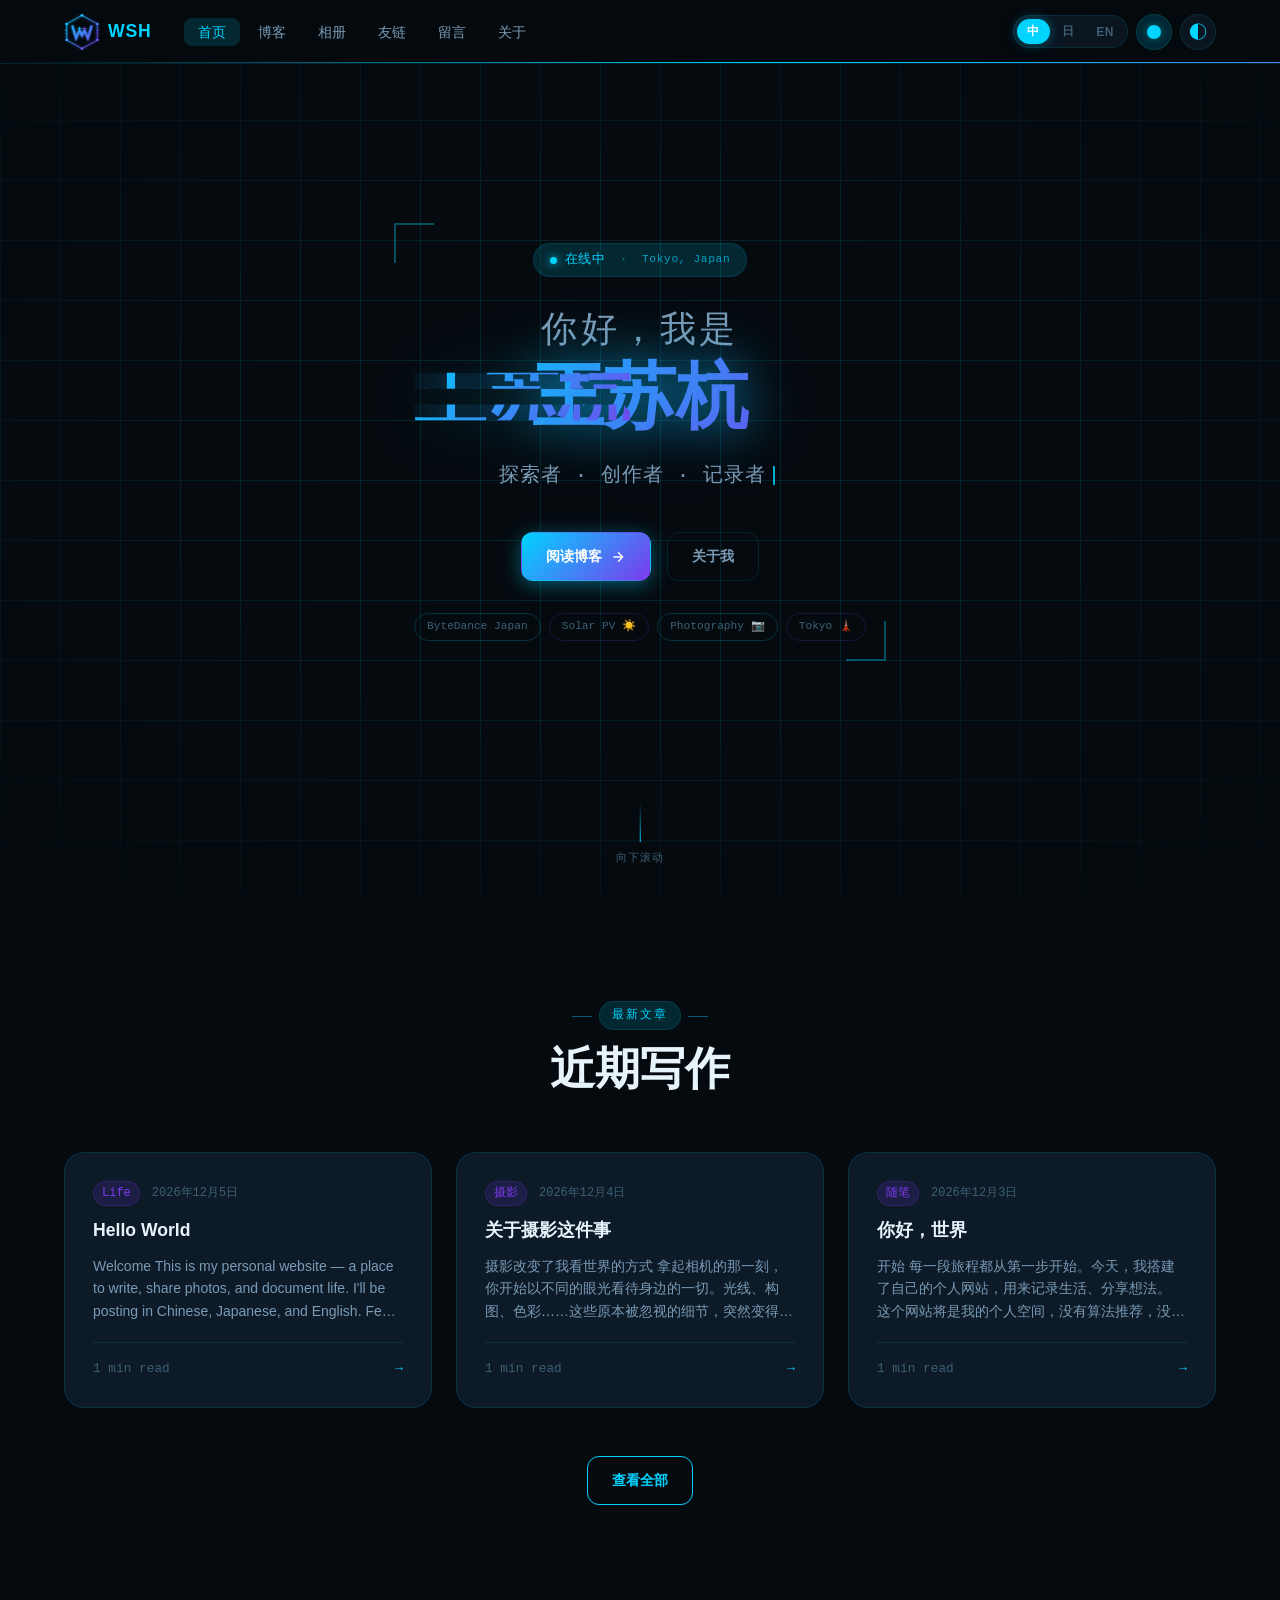
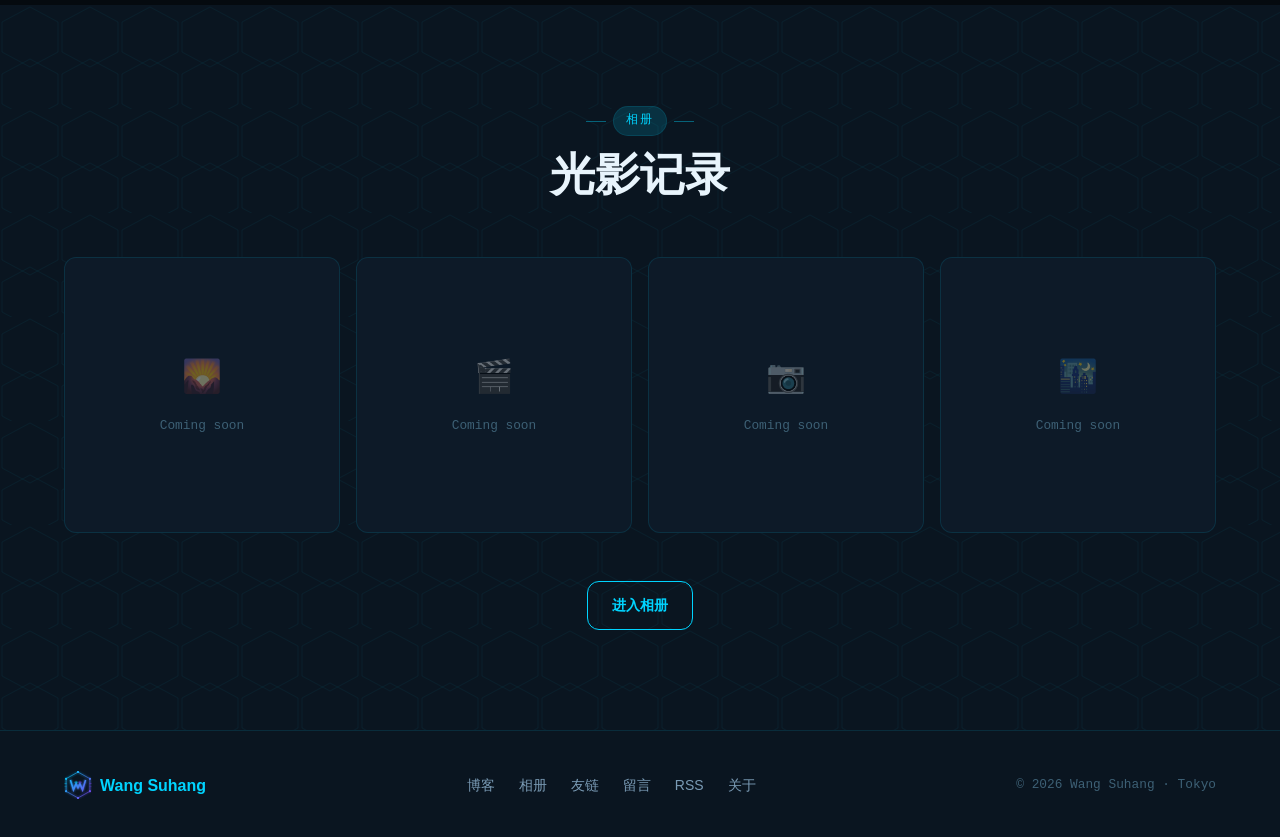
==== commit 351ed174: "Add shooting stars background effect Replaces the removed particle/neural-net system with occasional" ====
--- a/index.html
+++ b/index.html
@@ -149,7 +149,7 @@
   <script src="js/i18n.js"></script>
   <script src="js/theme.js"></script>
   <script src="js/matrix.js?v=3"></script>
-  <script src="js/particles.js"></script>
+  <script src="js/shooting-stars.js"></script>
   <script src="js/demo-data.js"></script>
   <script src="js/video.js"></script>
   <script src="js/main.js"></script>
--- a/css/main.css
+++ b/css/main.css
@@ -1637,6 +1637,14 @@
   .nav-links { display: none; }
   .menu-toggle { display: flex; }
 
+  /* Hide less important nav buttons on mobile */
+  .fx-toggle { display: none !important; }
+  .bg-switcher-btn { display: none !important; }
+
+  /* Make lang switcher more compact */
+  .lang-switcher { padding: 2px; gap: 1px; }
+  .lang-btn { padding: 3px 7px; font-size: 0.7rem; }
+
   .hero-title { font-size: 2.2rem; }
 
   .posts-grid { grid-template-columns: 1fr; }
--- a/css/tech.css
+++ b/css/tech.css
@@ -22,23 +22,7 @@
   opacity: 1;
 }
 
-/* ── Scan-line sweep on hero ── */
-.hero::after {
-  content: '';
-  position: absolute;
-  top: 0; left: 0; right: 0;
-  height: 2px;
-  background: linear-gradient(90deg, transparent 0%, rgba(0,212,255,0.6) 50%, transparent 100%);
-  animation: scanSweep 6s linear infinite;
-  pointer-events: none;
-  z-index: 2;
-}
-@keyframes scanSweep {
-  0%   { top: 0%;   opacity: 0; }
-  5%   { opacity: 1; }
-  95%  { opacity: 1; }
-  100% { top: 100%; opacity: 0; }
-}
+/* ── Scan-line sweep on hero — disabled ── */
 
 /* ── Hexagonal grid on section-dark ── */
 .section-dark {
